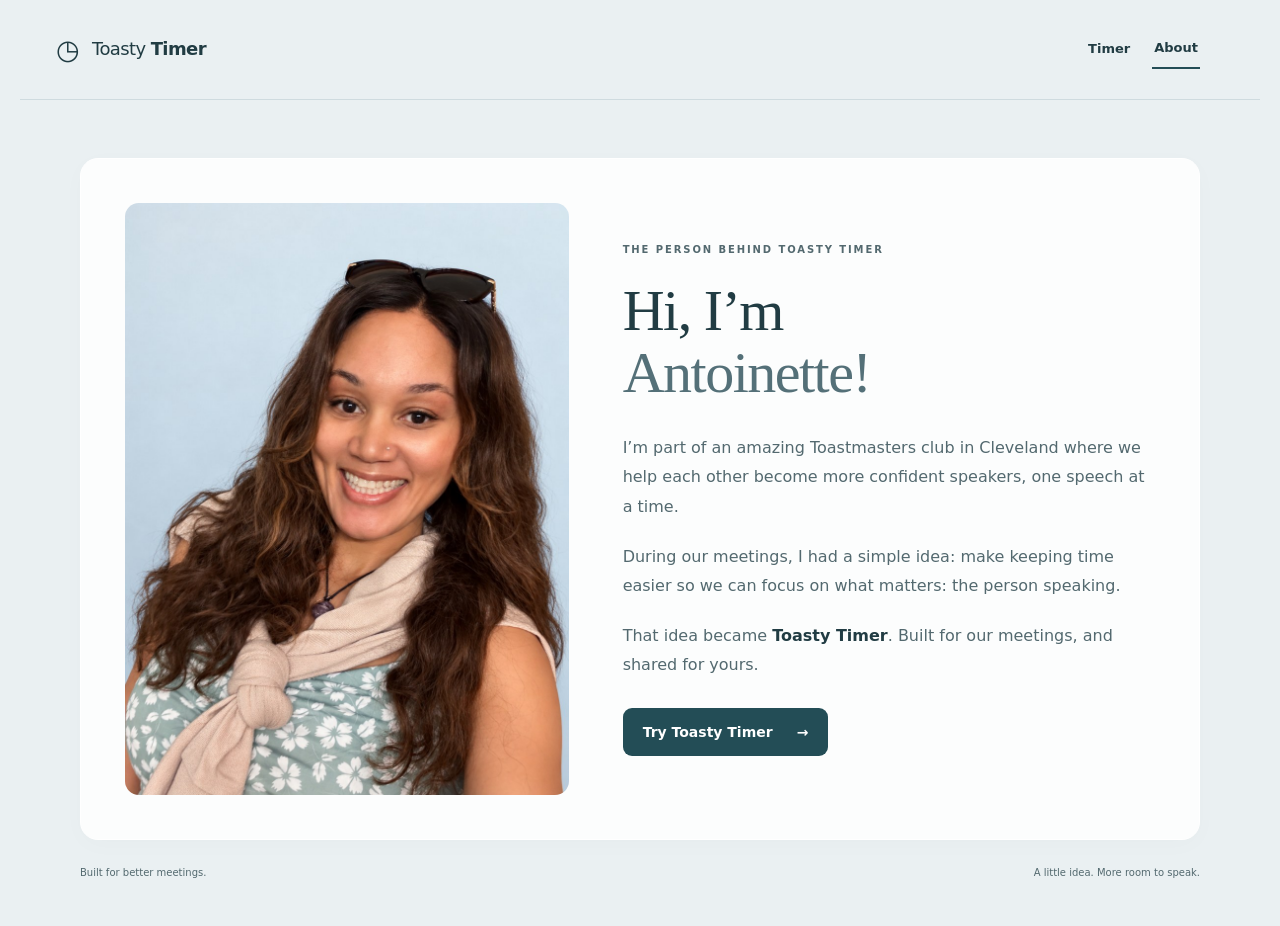
==== about.html @ b57a8c73 "Add Google Analytics G-GCHP6G6C4T" ====
<!doctype html>
<html lang="en"><head>
<!-- Google tag (gtag.js) -->
<script async src="https://www.googletagmanager.com/gtag/js?id=G-GCHP6G6C4T"></script>
<script>
  window.dataLayer = window.dataLayer || [];
  function gtag(){dataLayer.push(arguments);}
  gtag('js', new Date());
  gtag('config', 'G-GCHP6G6C4T');
</script>
<meta charset="utf-8"><meta name="viewport" content="width=device-width,initial-scale=1"><title>About Antoinette · Toasty Timer</title><meta name="description" content="Meet Antoinette, the Toastmasters member behind Toasty Timer."><link rel="stylesheet" href="style.css"></head>
<body><a class="skip" href="#about">Skip to About</a><header><a class="brand" href="index.html"><span class="brand-icon" aria-hidden="true">◷</span> Toasty <b>Timer</b></a><nav class="site-nav" aria-label="Main navigation"><a href="index.html">Timer</a><a href="about.html" aria-current="page">About</a></nav></header>
<main class="about-main" id="about" tabindex="-1"><section class="about-card card" aria-labelledby="about-title"><div class="about-photo"><img src="assets/antoinette.jpg" alt="Antoinette smiling" width="900" height="1200"></div><div class="about-copy"><div class="eyebrow">THE PERSON BEHIND TOASTY TIMER</div><h1 id="about-title">Hi, I’m<br><span>Antoinette!</span></h1><p>I’m part of an amazing Toastmasters club in Cleveland where we help each other become more confident speakers, one speech at a time.</p><p>During our meetings, I had a simple idea: make keeping time easier so we can focus on what matters: the person speaking.</p><p>That idea became <strong>Toasty Timer</strong>. Built for our meetings, and shared for yours.</p><a class="about-cta" href="index.html#timer">Try Toasty Timer <span aria-hidden="true">→</span></a></div></section><footer>Built for better meetings. <span>A little idea. More room to speak.</span></footer></main></body></html>
---- style.css ----
:root{--ink:#213c43;--muted:#53696f;--page:#eaf0f2;--accent:#234d56;--line:#d6e0e2}*{box-sizing:border-box}body{margin:0;background:var(--page);color:var(--ink);font:15px/1.6 system-ui,-apple-system,BlinkMacSystemFont,'Segoe UI',sans-serif;transition:background .5s}body[data-signal=green]{--page:#e1eddf}body[data-signal=yellow]{--page:#f4ebcd}body[data-signal=red]{--page:#f3dfda}button,input,select{font:inherit}button,a,input,select{touch-action:manipulation}button{cursor:pointer;border:1px solid var(--line);border-radius:9px;padding:11px 18px;background:white;color:var(--ink);font-weight:650}button:disabled{opacity:.45;cursor:default}button:hover:not(:disabled){background:#edf3f3}button.primary{background:var(--accent);color:white;border-color:var(--accent)}button.primary:hover{background:#163840}:focus-visible{outline:3px solid #1262aa;outline-offset:4px}.skip{position:absolute;left:20px;top:-100px;background:white;padding:12px;z-index:10}.skip:focus{top:12px}header{max-width:1240px;margin:auto;padding:28px 36px;border-bottom:1px solid #cfdbdf;display:flex;justify-content:space-between;align-items:center}.brand{text-decoration:none;color:var(--ink);font-size:18px;letter-spacing:-.6px}.brand-icon{font-size:27px;vertical-align:middle;margin-right:8px}.local{font-size:12px;color:var(--muted)}main{max-width:1168px;margin:auto;padding:45px 24px 20px}.eyebrow,.section-label{font-size:10px;font-weight:750;letter-spacing:1.9px;color:var(--muted)}h1{font-family:Georgia,serif;font-weight:400;font-size:52px;line-height:1.08;letter-spacing:-1.5px;margin:15px 0}h1 span{color:#547078}.intro p{color:var(--muted);margin-bottom:30px}.card{background:#ffffffd9;border:1px solid #fff;border-radius:18px;box-shadow:0 5px 25px #203a4305}.meeting{padding:22px 28px;margin-bottom:22px}.fields{display:grid;grid-template-columns:1fr 2fr;gap:22px;margin-top:12px}label{display:block;font-size:12px;font-weight:650}input,select{display:block;width:100%;margin-top:6px;padding:11px 13px;border:1px solid var(--line);border-radius:8px;background:#fbfcfc;color:var(--ink);min-height:46px}.workspace{display:grid;grid-template-columns:minmax(0,2.3fr) minmax(260px,1fr);gap:22px}.timer{padding:25px 28px}.timer-top{display:flex;justify-content:space-between;align-items:center}.text-button{border:0;background:transparent;padding:8px;font-size:12px}.setup{display:grid;grid-template-columns:1fr 1fr;gap:18px;margin-top:18px}.clock-area{text-align:center;padding:35px 0 19px}#stateBadge{font-size:12px;font-weight:650;display:inline-flex;align-items:center;gap:9px;border:1px solid var(--line);border-radius:30px;padding:5px 14px}#shape{font-size:16px}#clock{font-size:clamp(64px,8vw,98px);font-weight:350;line-height:1.3;letter-spacing:-5px;font-variant-numeric:tabular-nums}#status{font-size:13px;color:var(--muted);margin:0}.over{font-weight:750;color:#862f24;font-size:13px;min-height:21px;margin:5px 0 0}#progress{height:5px;border-radius:5px;background:#e0e8e9;overflow:hidden}#bar{height:100%;width:0;background:var(--accent);transition:width .3s}.thresholds{display:grid;grid-template-columns:repeat(3,1fr);margin:18px 0 28px;gap:10px}.thresholds>div{display:grid;grid-template-columns:13px 1fr;column-gap:8px}.thresholds span{font-size:8px;letter-spacing:1px;font-weight:750}.thresholds b{grid-column:2;font-size:19px;font-weight:500}.circle,.diamond,.square{display:inline-block;width:10px;height:10px;flex-shrink:0;margin-top:4px}.circle{border-radius:100%}.diamond{transform:rotate(45deg)}.green{background:#356749}.yellow{background:#9b700e}.red{background:#a84539}.controls{display:flex;gap:10px;align-items:center}.controls .primary{flex:1}.footnote{text-align:center;color:var(--muted);font-size:10px;margin-top:16px}.guide{padding:30px;background:#f4f7f4}.guide h2{font:32px/1.2 Georgia,serif;margin:25px 0 18px}.guide>p{font-size:13px;color:var(--muted);margin-bottom:30px}.guide-item{display:flex;gap:16px;margin:22px 0}.guide-item i{width:13px;height:13px;margin-top:7px}.guide-item b{font-size:12px}.guide-item p{font-size:11px;color:var(--muted);margin:4px 0}.guide-bottom{border-top:1px solid var(--line);padding-top:22px;margin-top:30px;font-size:9px;letter-spacing:1px;font-weight:700}.guide-bottom span{font-size:11px;letter-spacing:0;font-weight:400;color:var(--muted)}.logs{padding:26px 28px;margin-top:22px}.log-heading{display:flex;align-items:center;justify-content:space-between;gap:15px}.logs h2{font:25px Georgia,serif;margin:9px 0}.exports{display:flex;gap:8px}.exports button{font-size:11px}#empty{text-align:center;padding:30px;color:var(--muted);font-size:13px}#empty span{display:block;font-size:11px;margin-top:5px}.table-wrap{overflow-x:auto}table{width:100%;border-collapse:collapse;margin-top:20px;font-size:12px;text-align:left}th{color:var(--muted);font-size:10px;text-transform:uppercase;letter-spacing:1px}th,td{padding:13px 8px;border-bottom:1px solid var(--line)}td button{font-size:11px;padding:6px 9px;margin:2px}footer{display:flex;justify-content:space-between;padding:25px 0;color:var(--muted);font-size:10px}.sr{position:absolute;width:1px;height:1px;overflow:hidden;clip-path:inset(50%)}dialog{border:1px solid var(--line);border-radius:18px;padding:28px;width:min(430px,90vw);color:var(--ink)}dialog::backdrop{background:#17353b77}dialog label{margin-bottom:16px}.timer:fullscreen{background:var(--page);display:flex;flex-direction:column;justify-content:center;padding:5vw} .timer:fullscreen #clock{font-size:clamp(90px,20vw,260px)}@media(max-width:760px){header{padding:20px}.local{font-size:0}.local:first-letter{font-size:12px}main{padding:30px 16px}h1{font-size:42px}.workspace{grid-template-columns:1fr}.guide{display:none}.meeting,.timer,.logs{padding:22px 18px}.fields,.setup{grid-template-columns:1fr;gap:14px}.timer-top{gap:10px}.section-label{font-size:9px}.thresholds span{font-size:7px;letter-spacing:.5px}.controls{flex-wrap:wrap}.controls .primary{flex:auto}.log-heading{align-items:start;flex-direction:column}footer{gap:15px}#clock{font-size:84px}}@media(prefers-reduced-motion:reduce){*{transition:none!important}}

body.focus-view{overflow:hidden}
body.focus-view .timer{position:fixed;inset:0;z-index:100;background:var(--page);border:0;border-radius:0;overflow-y:auto;overscroll-behavior:contain;padding: max(20px,env(safe-area-inset-top)) max(20px,env(safe-area-inset-right)) max(24px,env(safe-area-inset-bottom)) max(20px,env(safe-area-inset-left));display:flex;flex-direction:column;min-height:100dvh}
body.focus-view .timer-top{flex-shrink:0}
body.focus-view #fullscreen{background:white;border:1px solid var(--line);min-height:44px}
body.focus-view .setup{max-width:800px;width:100%;align-self:center}
body.focus-view .clock-area{flex:1;display:flex;flex-direction:column;align-items:center;justify-content:center;padding:24px 0}
body.focus-view #clock{font-size:clamp(80px,19vw,240px);line-height:1.2}
body.focus-view #status,body.focus-view .over{font-size:16px}
body.focus-view .thresholds,body.focus-view .controls,body.focus-view #progress{max-width:900px;width:100%;align-self:center}
@media(max-height:550px){body.focus-view .setup{display:none}body.focus-view #clock{font-size:80px}body.focus-view .clock-area{padding:8px 0}body.focus-view .thresholds{margin:8px 0}body.focus-view .footnote{margin-top:8px}}

[hidden]{display:none!important}.settings{display:flex;align-items:center;justify-content:space-between;gap:12px;margin-top:14px}.settings label{font-weight:400}.settings input{display:inline-block;width:auto;min-height:0;margin:0 6px 0 0}.report-filter{max-width:250px;margin:20px 0}details{border-top:1px solid var(--line);padding:16px 0}summary{cursor:pointer;font-weight:650}.speaker-view .setup,.speaker-view .settings,.speaker-view #customTiming,.speaker-view #presetNote,.speaker-view .thresholds,.speaker-view .footnote{display:none!important}.speaker-view #shape{font-size:80px;line-height:1}.speaker-view #stateBadge{font-size:18px;border:0;flex-direction:column}.speaker-view .controls{opacity:.85}#customTiming{grid-template-columns:repeat(3,1fr);gap:12px}.controls{flex-wrap:wrap}#reportText p{padding:10px 0;border-bottom:1px solid var(--line)}

.site-nav{display:flex;align-items:center;gap:20px;margin-left:auto;margin-right:24px}.site-nav a{color:var(--ink);font-size:13px;font-weight:650;text-decoration:none;padding:8px 2px}.site-nav a[aria-current=page]{border-bottom:2px solid var(--accent)}.site-nav a:hover{text-decoration:underline}.about-main{padding-top:58px}.about-card{display:grid;grid-template-columns:minmax(0,1fr) minmax(0,1.2fr);gap:54px;padding:44px;align-items:center}.about-photo{border-radius:14px;overflow:hidden;background:#eaf0f2}.about-photo img{display:block;width:100%;height:auto;aspect-ratio:3/4;object-fit:cover;object-position:center}.about-copy h1{font-size:58px;margin:22px 0 28px}.about-copy p{font-size:16px;line-height:1.85;color:var(--muted);margin:0 0 20px}.about-copy strong{color:var(--ink)}.about-cta{display:inline-flex;gap:24px;align-items:center;background:var(--accent);color:white;text-decoration:none;border-radius:9px;padding:13px 20px;font-size:14px;font-weight:650;margin-top:8px}.about-cta:hover{background:#163840}@media(max-width:760px){header{flex-wrap:wrap;gap:12px}.site-nav{margin-right:0;gap:18px}.local{display:none}.about-main{padding-top:28px}.about-card{grid-template-columns:1fr;gap:28px;padding:24px}.about-photo{width:min(100%,300px);margin:auto}.about-copy h1{font-size:44px}.about-copy p{font-size:15px}.about-copy .eyebrow{font-size:9px}}
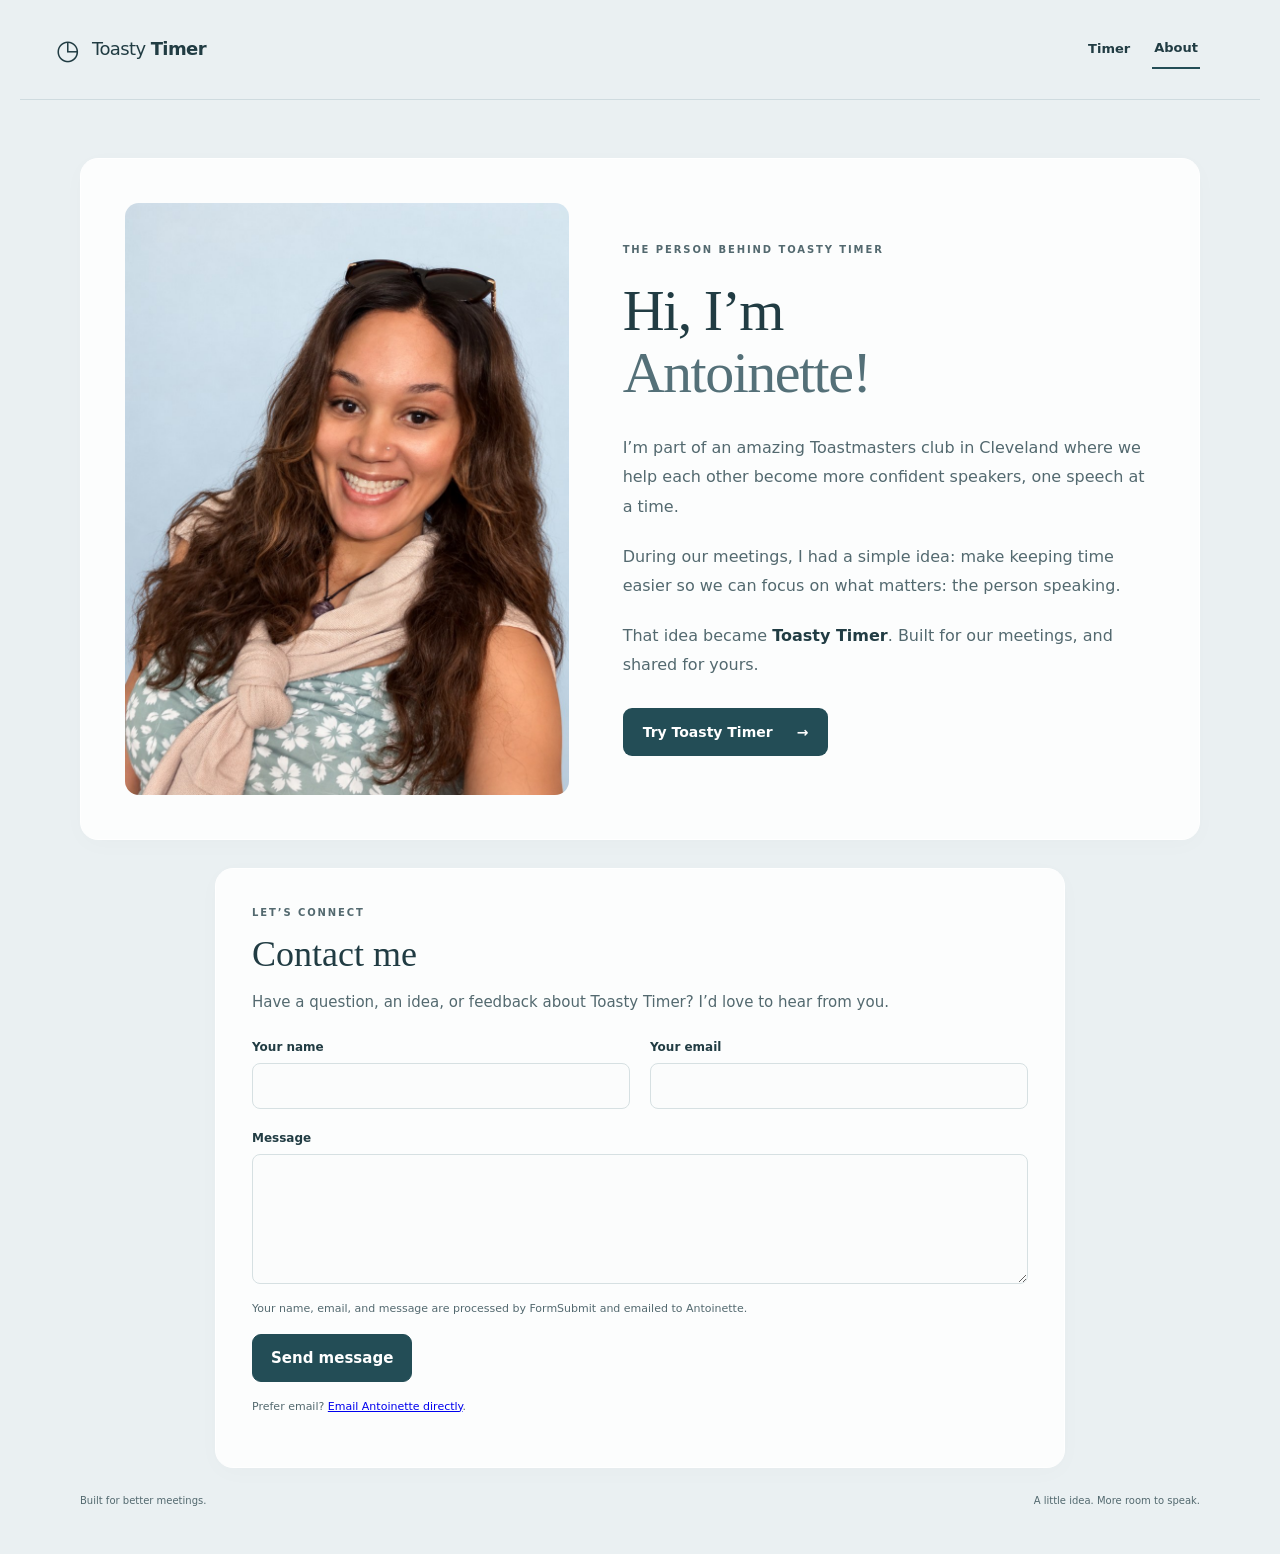
==== commit 9b3ceafe: "Add approved FormSubmit contact form for Antoinette" ====
--- a/about.html
+++ b/about.html
@@ -8,6 +8,6 @@
   gtag('js', new Date());
   gtag('config', 'G-GCHP6G6C4T');
 </script>
-<meta charset="utf-8"><meta name="viewport" content="width=device-width,initial-scale=1"><title>About Antoinette · Toasty Timer</title><meta name="description" content="Meet Antoinette, the Toastmasters member behind Toasty Timer."><link rel="stylesheet" href="style.css"></head>
+<meta charset="utf-8"><meta name="viewport" content="width=device-width,initial-scale=1"><title>About Antoinette · Toasty Timer</title><meta name="description" content="Meet Antoinette, the Toastmasters member behind Toasty Timer."><link rel="stylesheet" href="style.css"><style>.contact-card{margin:28px auto 0;padding:36px;max-width:850px}.contact-card h2{font:36px Georgia,serif;margin:12px 0}.contact-card>p{color:var(--muted)}.contact-fields{display:grid;grid-template-columns:1fr 1fr;gap:20px;margin:24px 0 20px}.contact-card textarea{display:block;width:100%;margin-top:6px;padding:12px;border:1px solid var(--line);border-radius:8px;font:inherit;color:var(--ink);resize:vertical;min-height:130px;background:#fbfcfc}.contact-note{font-size:11px;color:var(--muted);margin:16px 0}.contact-honey{display:none!important}@media(max-width:760px){.contact-card{padding:24px}.contact-fields{grid-template-columns:1fr;gap:16px}}</style></head>
 <body><a class="skip" href="#about">Skip to About</a><header><a class="brand" href="index.html"><span class="brand-icon" aria-hidden="true">◷</span> Toasty <b>Timer</b></a><nav class="site-nav" aria-label="Main navigation"><a href="index.html">Timer</a><a href="about.html" aria-current="page">About</a></nav></header>
-<main class="about-main" id="about" tabindex="-1"><section class="about-card card" aria-labelledby="about-title"><div class="about-photo"><img src="assets/antoinette.jpg" alt="Antoinette smiling" width="900" height="1200"></div><div class="about-copy"><div class="eyebrow">THE PERSON BEHIND TOASTY TIMER</div><h1 id="about-title">Hi, I’m<br><span>Antoinette!</span></h1><p>I’m part of an amazing Toastmasters club in Cleveland where we help each other become more confident speakers, one speech at a time.</p><p>During our meetings, I had a simple idea: make keeping time easier so we can focus on what matters: the person speaking.</p><p>That idea became <strong>Toasty Timer</strong>. Built for our meetings, and shared for yours.</p><a class="about-cta" href="index.html#timer">Try Toasty Timer <span aria-hidden="true">→</span></a></div></section><footer>Built for better meetings. <span>A little idea. More room to speak.</span></footer></main></body></html>+<main class="about-main" id="about" tabindex="-1"><section class="about-card card" aria-labelledby="about-title"><div class="about-photo"><img src="assets/antoinette.jpg" alt="Antoinette smiling" width="900" height="1200"></div><div class="about-copy"><div class="eyebrow">THE PERSON BEHIND TOASTY TIMER</div><h1 id="about-title">Hi, I’m<br><span>Antoinette!</span></h1><p>I’m part of an amazing Toastmasters club in Cleveland where we help each other become more confident speakers, one speech at a time.</p><p>During our meetings, I had a simple idea: make keeping time easier so we can focus on what matters: the person speaking.</p><p>That idea became <strong>Toasty Timer</strong>. Built for our meetings, and shared for yours.</p><a class="about-cta" href="index.html#timer">Try Toasty Timer <span aria-hidden="true">→</span></a></div></section><section id="contact" class="contact-card card" aria-labelledby="contact-title"><div class="eyebrow">LET’S CONNECT</div><h2 id="contact-title">Contact me</h2><p>Have a question, an idea, or feedback about Toasty Timer? I’d love to hear from you.</p><form action="https://formsubmit.co/antoinettewilliams@thetruelavender.online" method="POST"><input type="hidden" name="_subject" value="Toasty Timer contact message"><input type="hidden" name="_template" value="table"><input type="hidden" name="_next" value="https://toastytimer.com/thanks.html"><input type="hidden" name="_url" value="https://toastytimer.com/about.html"><input type="text" name="_honey" class="contact-honey" tabindex="-1" autocomplete="off" aria-hidden="true"><div class="contact-fields"><label>Your name<input type="text" name="name" autocomplete="name" maxlength="100" required></label><label>Your email<input type="email" name="email" autocomplete="email" maxlength="254" required></label></div><label>Message<textarea name="message" rows="5" minlength="5" maxlength="5000" required></textarea></label><p class="contact-note">Your name, email, and message are processed by FormSubmit and emailed to Antoinette.</p><button class="primary" type="submit">Send message</button></form><p class="contact-note">Prefer email? <a href="mailto:antoinettewilliams@thetruelavender.online">Email Antoinette directly</a>.</p></section><footer>Built for better meetings. <span>A little idea. More room to speak.</span></footer></main></body></html>
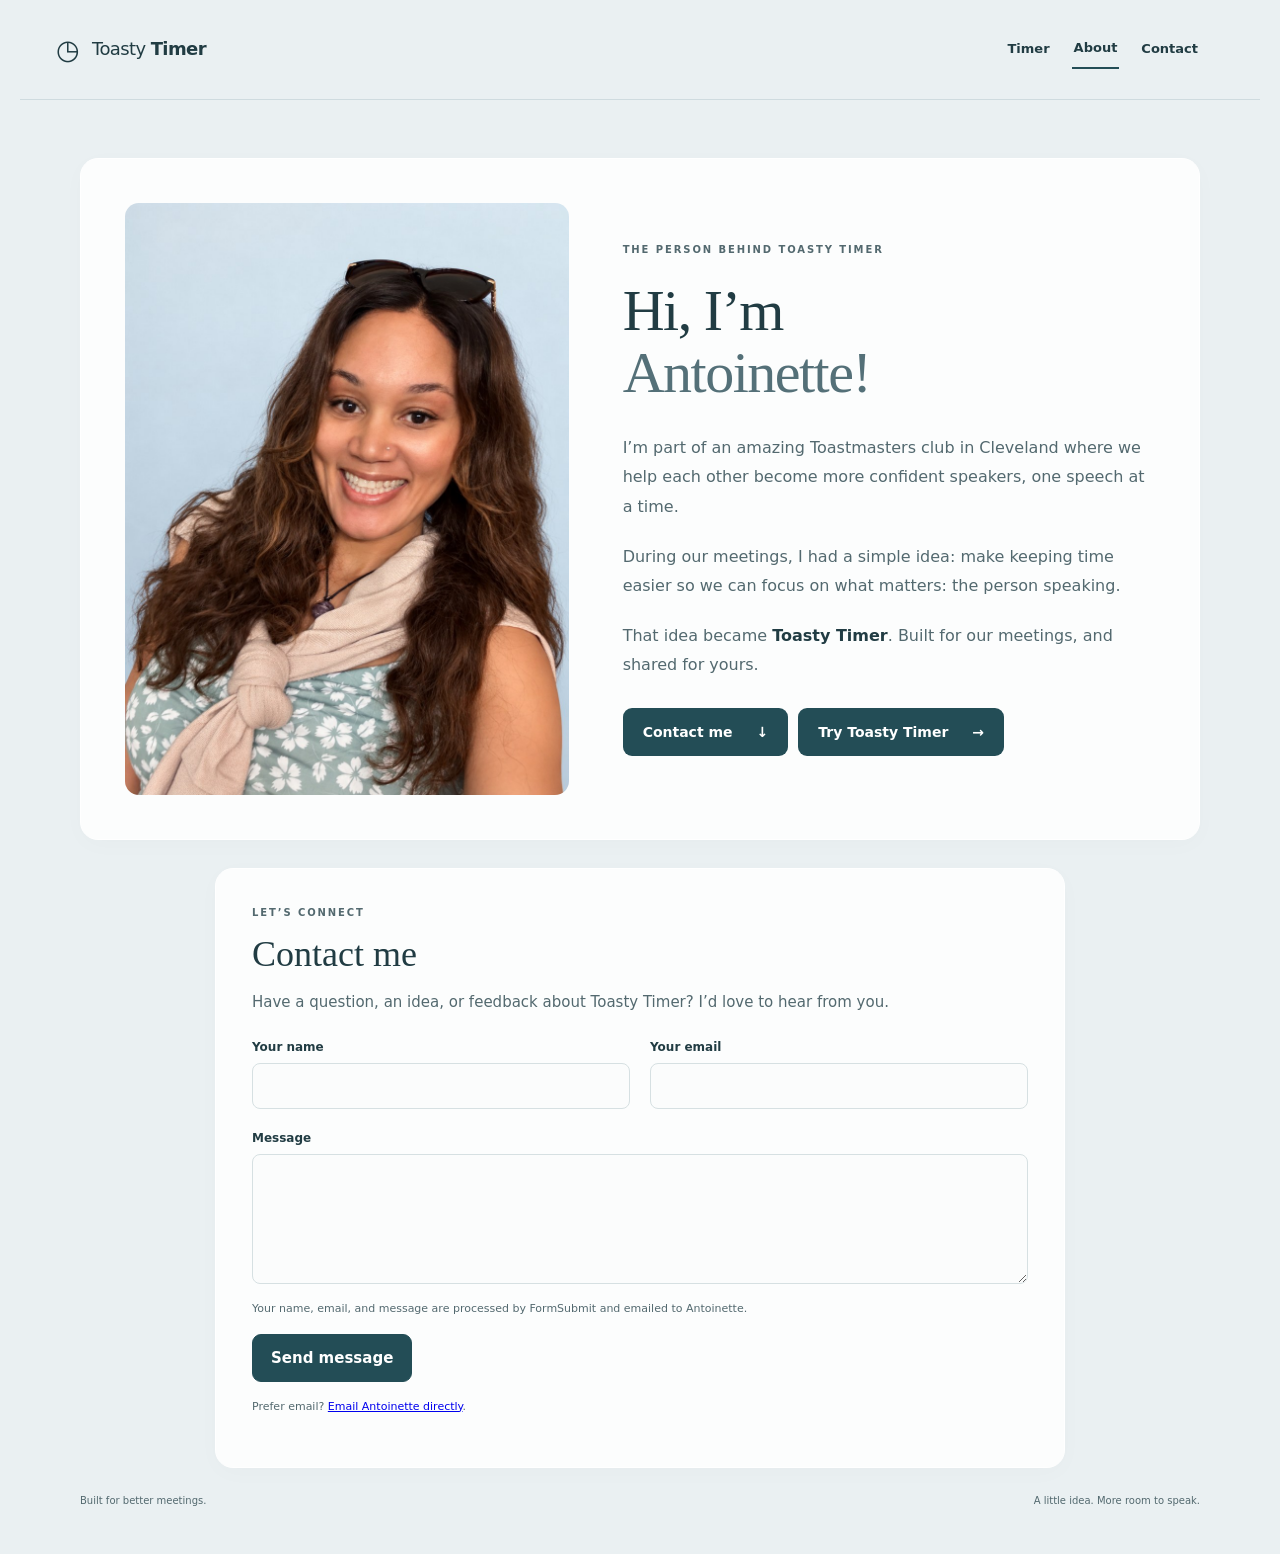
==== commit 96e715ef: "Make contact form easy to find from About introduction" ====
--- a/about.html
+++ b/about.html
@@ -9,5 +9,5 @@
   gtag('config', 'G-GCHP6G6C4T');
 </script>
 <meta charset="utf-8"><meta name="viewport" content="width=device-width,initial-scale=1"><title>About Antoinette · Toasty Timer</title><meta name="description" content="Meet Antoinette, the Toastmasters member behind Toasty Timer."><link rel="stylesheet" href="style.css"><style>.contact-card{margin:28px auto 0;padding:36px;max-width:850px}.contact-card h2{font:36px Georgia,serif;margin:12px 0}.contact-card>p{color:var(--muted)}.contact-fields{display:grid;grid-template-columns:1fr 1fr;gap:20px;margin:24px 0 20px}.contact-card textarea{display:block;width:100%;margin-top:6px;padding:12px;border:1px solid var(--line);border-radius:8px;font:inherit;color:var(--ink);resize:vertical;min-height:130px;background:#fbfcfc}.contact-note{font-size:11px;color:var(--muted);margin:16px 0}.contact-honey{display:none!important}@media(max-width:760px){.contact-card{padding:24px}.contact-fields{grid-template-columns:1fr;gap:16px}}</style></head>
-<body><a class="skip" href="#about">Skip to About</a><header><a class="brand" href="index.html"><span class="brand-icon" aria-hidden="true">◷</span> Toasty <b>Timer</b></a><nav class="site-nav" aria-label="Main navigation"><a href="index.html">Timer</a><a href="about.html" aria-current="page">About</a></nav></header>
-<main class="about-main" id="about" tabindex="-1"><section class="about-card card" aria-labelledby="about-title"><div class="about-photo"><img src="assets/antoinette.jpg" alt="Antoinette smiling" width="900" height="1200"></div><div class="about-copy"><div class="eyebrow">THE PERSON BEHIND TOASTY TIMER</div><h1 id="about-title">Hi, I’m<br><span>Antoinette!</span></h1><p>I’m part of an amazing Toastmasters club in Cleveland where we help each other become more confident speakers, one speech at a time.</p><p>During our meetings, I had a simple idea: make keeping time easier so we can focus on what matters: the person speaking.</p><p>That idea became <strong>Toasty Timer</strong>. Built for our meetings, and shared for yours.</p><a class="about-cta" href="index.html#timer">Try Toasty Timer <span aria-hidden="true">→</span></a></div></section><section id="contact" class="contact-card card" aria-labelledby="contact-title"><div class="eyebrow">LET’S CONNECT</div><h2 id="contact-title">Contact me</h2><p>Have a question, an idea, or feedback about Toasty Timer? I’d love to hear from you.</p><form action="https://formsubmit.co/antoinettewilliams@thetruelavender.online" method="POST"><input type="hidden" name="_subject" value="Toasty Timer contact message"><input type="hidden" name="_template" value="table"><input type="hidden" name="_next" value="https://toastytimer.com/thanks.html"><input type="hidden" name="_url" value="https://toastytimer.com/about.html"><input type="text" name="_honey" class="contact-honey" tabindex="-1" autocomplete="off" aria-hidden="true"><div class="contact-fields"><label>Your name<input type="text" name="name" autocomplete="name" maxlength="100" required></label><label>Your email<input type="email" name="email" autocomplete="email" maxlength="254" required></label></div><label>Message<textarea name="message" rows="5" minlength="5" maxlength="5000" required></textarea></label><p class="contact-note">Your name, email, and message are processed by FormSubmit and emailed to Antoinette.</p><button class="primary" type="submit">Send message</button></form><p class="contact-note">Prefer email? <a href="mailto:antoinettewilliams@thetruelavender.online">Email Antoinette directly</a>.</p></section><footer>Built for better meetings. <span>A little idea. More room to speak.</span></footer></main></body></html>+<body><a class="skip" href="#about">Skip to About</a><header><a class="brand" href="index.html"><span class="brand-icon" aria-hidden="true">◷</span> Toasty <b>Timer</b></a><nav class="site-nav" aria-label="Main navigation"><a href="index.html">Timer</a><a href="about.html" aria-current="page">About</a><a href="#contact">Contact</a></nav></header>
+<main class="about-main" id="about" tabindex="-1"><section class="about-card card" aria-labelledby="about-title"><div class="about-photo"><img src="assets/antoinette.jpg" alt="Antoinette smiling" width="900" height="1200"></div><div class="about-copy"><div class="eyebrow">THE PERSON BEHIND TOASTY TIMER</div><h1 id="about-title">Hi, I’m<br><span>Antoinette!</span></h1><p>I’m part of an amazing Toastmasters club in Cleveland where we help each other become more confident speakers, one speech at a time.</p><p>During our meetings, I had a simple idea: make keeping time easier so we can focus on what matters: the person speaking.</p><p>That idea became <strong>Toasty Timer</strong>. Built for our meetings, and shared for yours.</p><a class="about-cta" href="#contact" style="margin-right:10px">Contact me <span aria-hidden="true">↓</span></a><a class="about-cta" href="index.html#timer">Try Toasty Timer <span aria-hidden="true">→</span></a></div></section><section id="contact" class="contact-card card" aria-labelledby="contact-title"><div class="eyebrow">LET’S CONNECT</div><h2 id="contact-title">Contact me</h2><p>Have a question, an idea, or feedback about Toasty Timer? I’d love to hear from you.</p><form action="https://formsubmit.co/antoinettewilliams@thetruelavender.online" method="POST"><input type="hidden" name="_subject" value="Toasty Timer contact message"><input type="hidden" name="_template" value="table"><input type="hidden" name="_next" value="https://toastytimer.com/thanks.html"><input type="hidden" name="_url" value="https://toastytimer.com/about.html"><input type="text" name="_honey" class="contact-honey" tabindex="-1" autocomplete="off" aria-hidden="true"><div class="contact-fields"><label>Your name<input type="text" name="name" autocomplete="name" maxlength="100" required></label><label>Your email<input type="email" name="email" autocomplete="email" maxlength="254" required></label></div><label>Message<textarea name="message" rows="5" minlength="5" maxlength="5000" required></textarea></label><p class="contact-note">Your name, email, and message are processed by FormSubmit and emailed to Antoinette.</p><button class="primary" type="submit">Send message</button></form><p class="contact-note">Prefer email? <a href="mailto:antoinettewilliams@thetruelavender.online">Email Antoinette directly</a>.</p></section><footer>Built for better meetings. <span>A little idea. More room to speak.</span></footer></main></body></html>
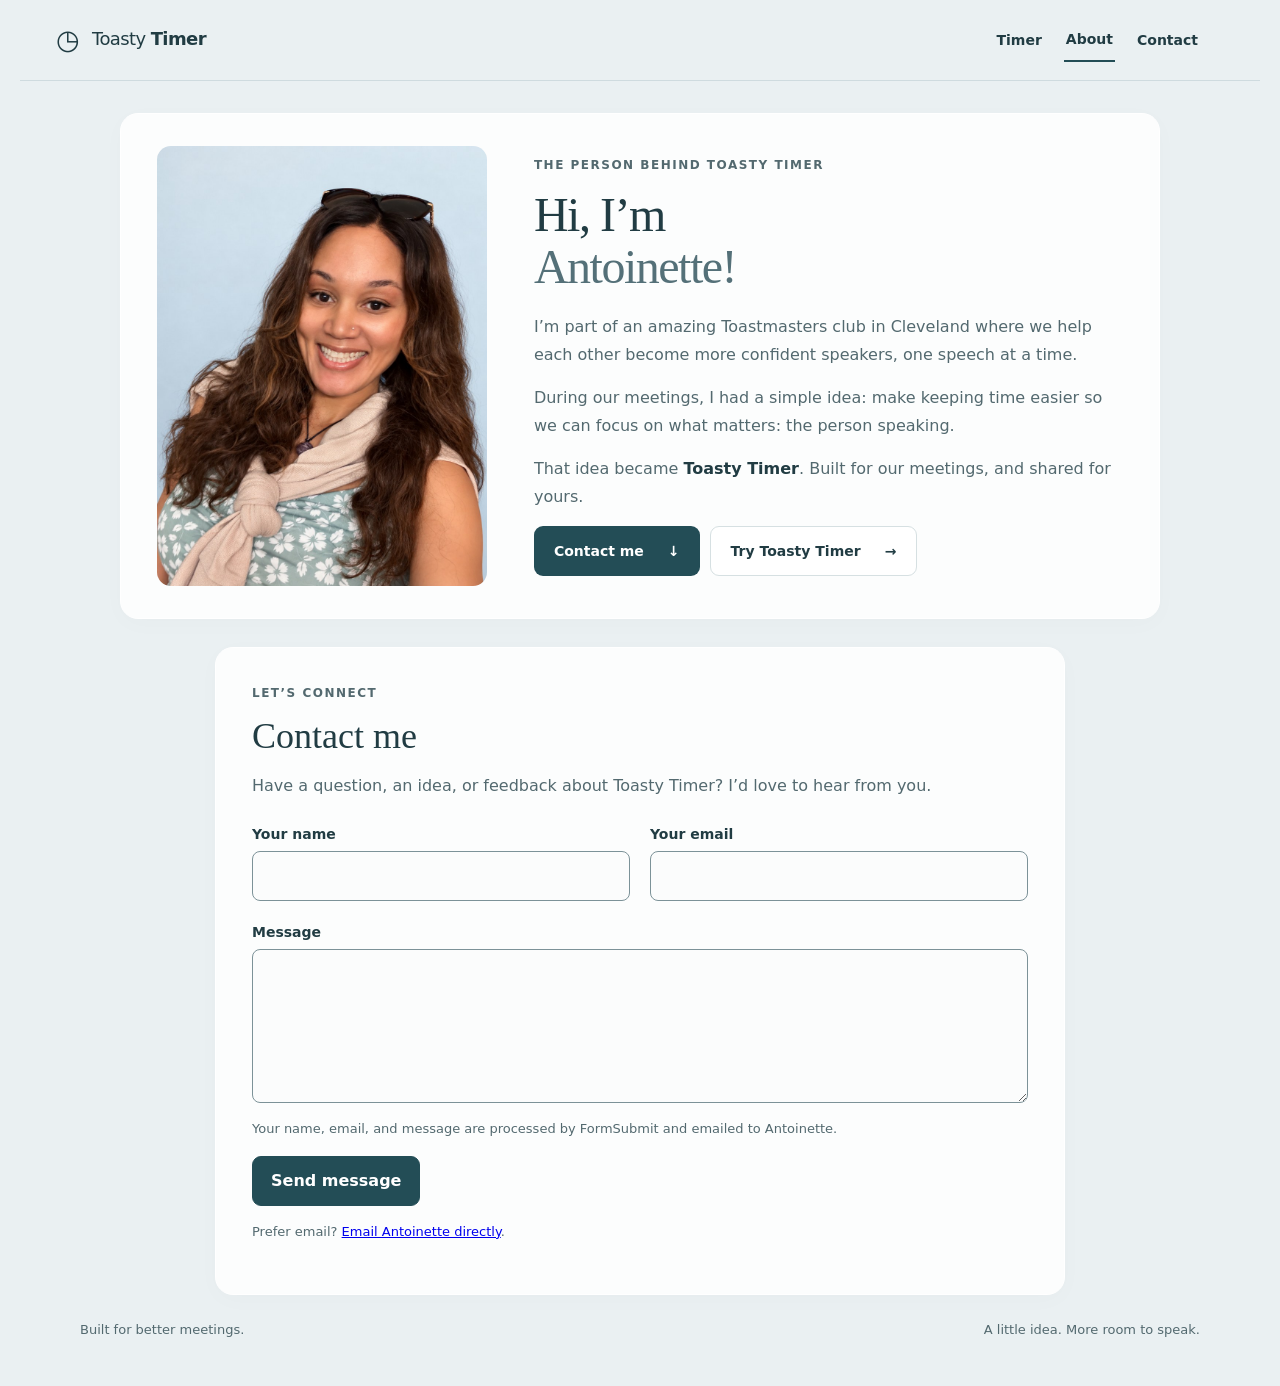
==== commit 52f8cefb: "Improve timer hierarchy, visual accessibility, reports, and About layout" ====
--- a/about.html
+++ b/about.html
@@ -8,6 +8,6 @@
   gtag('js', new Date());
   gtag('config', 'G-GCHP6G6C4T');
 </script>
-<meta charset="utf-8"><meta name="viewport" content="width=device-width,initial-scale=1"><title>About Antoinette · Toasty Timer</title><meta name="description" content="Meet Antoinette, the Toastmasters member behind Toasty Timer."><link rel="stylesheet" href="style.css"><style>.contact-card{margin:28px auto 0;padding:36px;max-width:850px}.contact-card h2{font:36px Georgia,serif;margin:12px 0}.contact-card>p{color:var(--muted)}.contact-fields{display:grid;grid-template-columns:1fr 1fr;gap:20px;margin:24px 0 20px}.contact-card textarea{display:block;width:100%;margin-top:6px;padding:12px;border:1px solid var(--line);border-radius:8px;font:inherit;color:var(--ink);resize:vertical;min-height:130px;background:#fbfcfc}.contact-note{font-size:11px;color:var(--muted);margin:16px 0}.contact-honey{display:none!important}@media(max-width:760px){.contact-card{padding:24px}.contact-fields{grid-template-columns:1fr;gap:16px}}</style></head>
+<meta charset="utf-8"><meta name="viewport" content="width=device-width,initial-scale=1"><title>About Antoinette · Toasty Timer</title><meta name="description" content="Meet Antoinette, the Toastmasters member behind Toasty Timer."><link rel="stylesheet" href="style.css?v=20261012-2"><style>.contact-card{margin:28px auto 0;padding:36px;max-width:850px}.contact-card h2{font:36px Georgia,serif;margin:12px 0}.contact-card>p{color:var(--muted)}.contact-fields{display:grid;grid-template-columns:1fr 1fr;gap:20px;margin:24px 0 20px}.contact-card textarea{display:block;width:100%;margin-top:6px;padding:12px;border:1px solid var(--line);border-radius:8px;font:inherit;color:var(--ink);resize:vertical;min-height:130px;background:#fbfcfc}.contact-note{font-size:11px;color:var(--muted);margin:16px 0}.contact-honey{display:none!important}@media(max-width:760px){.contact-card{padding:24px}.contact-fields{grid-template-columns:1fr;gap:16px}}</style></head>
 <body><a class="skip" href="#about">Skip to About</a><header><a class="brand" href="index.html"><span class="brand-icon" aria-hidden="true">◷</span> Toasty <b>Timer</b></a><nav class="site-nav" aria-label="Main navigation"><a href="index.html">Timer</a><a href="about.html" aria-current="page">About</a><a href="#contact">Contact</a></nav></header>
-<main class="about-main" id="about" tabindex="-1"><section class="about-card card" aria-labelledby="about-title"><div class="about-photo"><img src="assets/antoinette.jpg" alt="Antoinette smiling" width="900" height="1200"></div><div class="about-copy"><div class="eyebrow">THE PERSON BEHIND TOASTY TIMER</div><h1 id="about-title">Hi, I’m<br><span>Antoinette!</span></h1><p>I’m part of an amazing Toastmasters club in Cleveland where we help each other become more confident speakers, one speech at a time.</p><p>During our meetings, I had a simple idea: make keeping time easier so we can focus on what matters: the person speaking.</p><p>That idea became <strong>Toasty Timer</strong>. Built for our meetings, and shared for yours.</p><a class="about-cta" href="#contact" style="margin-right:10px">Contact me <span aria-hidden="true">↓</span></a><a class="about-cta" href="index.html#timer">Try Toasty Timer <span aria-hidden="true">→</span></a></div></section><section id="contact" class="contact-card card" aria-labelledby="contact-title"><div class="eyebrow">LET’S CONNECT</div><h2 id="contact-title">Contact me</h2><p>Have a question, an idea, or feedback about Toasty Timer? I’d love to hear from you.</p><form action="https://formsubmit.co/antoinettewilliams@thetruelavender.online" method="POST"><input type="hidden" name="_subject" value="Toasty Timer contact message"><input type="hidden" name="_template" value="table"><input type="hidden" name="_next" value="https://toastytimer.com/thanks.html"><input type="hidden" name="_url" value="https://toastytimer.com/about.html"><input type="text" name="_honey" class="contact-honey" tabindex="-1" autocomplete="off" aria-hidden="true"><div class="contact-fields"><label>Your name<input type="text" name="name" autocomplete="name" maxlength="100" required></label><label>Your email<input type="email" name="email" autocomplete="email" maxlength="254" required></label></div><label>Message<textarea name="message" rows="5" minlength="5" maxlength="5000" required></textarea></label><p class="contact-note">Your name, email, and message are processed by FormSubmit and emailed to Antoinette.</p><button class="primary" type="submit">Send message</button></form><p class="contact-note">Prefer email? <a href="mailto:antoinettewilliams@thetruelavender.online">Email Antoinette directly</a>.</p></section><footer>Built for better meetings. <span>A little idea. More room to speak.</span></footer></main></body></html>+<main class="about-main" id="about" tabindex="-1"><section class="about-card card" aria-labelledby="about-title"><div class="about-photo"><img src="assets/antoinette.jpg" alt="Antoinette smiling" width="900" height="1200"></div><div class="about-copy"><div class="eyebrow">THE PERSON BEHIND TOASTY TIMER</div><h1 id="about-title">Hi, I’m<br><span>Antoinette!</span></h1><p>I’m part of an amazing Toastmasters club in Cleveland where we help each other become more confident speakers, one speech at a time.</p><p>During our meetings, I had a simple idea: make keeping time easier so we can focus on what matters: the person speaking.</p><p>That idea became <strong>Toasty Timer</strong>. Built for our meetings, and shared for yours.</p><div class="about-actions"><a class="about-cta" href="#contact">Contact me <span aria-hidden="true">↓</span></a><a class="about-cta secondary-cta" href="index.html#timer">Try Toasty Timer <span aria-hidden="true">→</span></a></div></div></section><section id="contact" class="contact-card card" aria-labelledby="contact-title"><div class="eyebrow">LET’S CONNECT</div><h2 id="contact-title">Contact me</h2><p>Have a question, an idea, or feedback about Toasty Timer? I’d love to hear from you.</p><form action="https://formsubmit.co/antoinettewilliams@thetruelavender.online" method="POST"><input type="hidden" name="_subject" value="Toasty Timer contact message"><input type="hidden" name="_template" value="table"><input type="hidden" name="_next" value="https://toastytimer.com/thanks.html"><input type="hidden" name="_url" value="https://toastytimer.com/about.html"><input type="text" name="_honey" class="contact-honey" tabindex="-1" autocomplete="off" aria-hidden="true"><div class="contact-fields"><label>Your name<input type="text" name="name" autocomplete="name" maxlength="100" required></label><label>Your email<input type="email" name="email" autocomplete="email" maxlength="254" required></label></div><label>Message<textarea name="message" rows="5" minlength="5" maxlength="5000" required></textarea></label><p class="contact-note">Your name, email, and message are processed by FormSubmit and emailed to Antoinette.</p><button class="primary" type="submit">Send message</button></form><p class="contact-note">Prefer email? <a href="mailto:antoinettewilliams@thetruelavender.online">Email Antoinette directly</a>.</p></section><footer>Built for better meetings. <span>A little idea. More room to speak.</span></footer></main></body></html>
--- a/style.css
+++ b/style.css
@@ -14,3 +14,144 @@
 [hidden]{display:none!important}.settings{display:flex;align-items:center;justify-content:space-between;gap:12px;margin-top:14px}.settings label{font-weight:400}.settings input{display:inline-block;width:auto;min-height:0;margin:0 6px 0 0}.report-filter{max-width:250px;margin:20px 0}details{border-top:1px solid var(--line);padding:16px 0}summary{cursor:pointer;font-weight:650}.speaker-view .setup,.speaker-view .settings,.speaker-view #customTiming,.speaker-view #presetNote,.speaker-view .thresholds,.speaker-view .footnote{display:none!important}.speaker-view #shape{font-size:80px;line-height:1}.speaker-view #stateBadge{font-size:18px;border:0;flex-direction:column}.speaker-view .controls{opacity:.85}#customTiming{grid-template-columns:repeat(3,1fr);gap:12px}.controls{flex-wrap:wrap}#reportText p{padding:10px 0;border-bottom:1px solid var(--line)}
 
 .site-nav{display:flex;align-items:center;gap:20px;margin-left:auto;margin-right:24px}.site-nav a{color:var(--ink);font-size:13px;font-weight:650;text-decoration:none;padding:8px 2px}.site-nav a[aria-current=page]{border-bottom:2px solid var(--accent)}.site-nav a:hover{text-decoration:underline}.about-main{padding-top:58px}.about-card{display:grid;grid-template-columns:minmax(0,1fr) minmax(0,1.2fr);gap:54px;padding:44px;align-items:center}.about-photo{border-radius:14px;overflow:hidden;background:#eaf0f2}.about-photo img{display:block;width:100%;height:auto;aspect-ratio:3/4;object-fit:cover;object-position:center}.about-copy h1{font-size:58px;margin:22px 0 28px}.about-copy p{font-size:16px;line-height:1.85;color:var(--muted);margin:0 0 20px}.about-copy strong{color:var(--ink)}.about-cta{display:inline-flex;gap:24px;align-items:center;background:var(--accent);color:white;text-decoration:none;border-radius:9px;padding:13px 20px;font-size:14px;font-weight:650;margin-top:8px}.about-cta:hover{background:#163840}@media(max-width:760px){header{flex-wrap:wrap;gap:12px}.site-nav{margin-right:0;gap:18px}.local{display:none}.about-main{padding-top:28px}.about-card{grid-template-columns:1fr;gap:28px;padding:24px}.about-photo{width:min(100%,300px);margin:auto}.about-copy h1{font-size:44px}.about-copy p{font-size:15px}.about-copy .eyebrow{font-size:9px}}
+
+/* Refined timer hierarchy and readable meeting records */
+header{padding-top:18px;padding-bottom:18px}
+main{padding-top:24px}
+.intro{margin-bottom:20px}
+.intro h1{font-size:34px;line-height:1.2;margin:9px 0;letter-spacing:-.8px}
+.intro p{margin:8px 0 0;font-size:14px}
+.eyebrow,.section-label{font-size:11px;letter-spacing:1.5px}
+.meeting{padding:16px 24px;margin-bottom:18px}
+.meeting>.section-label{display:inline-block}
+.meeting>.text-button{float:right}
+.meeting .fields{margin-top:10px}
+.workspace{grid-template-columns:minmax(0,2.8fr) minmax(250px,1fr);gap:20px}
+.timer{padding:24px 30px}
+.timer-options{display:flex;gap:14px;align-items:flex-start;justify-content:space-between;margin-top:16px}
+#timingSettings{flex:1;border:0;padding:0}
+#timingSettings summary{font-size:13px;padding:8px 0;font-weight:600}
+#timingSettings[open]{padding-bottom:10px}
+.grace-toggle{display:flex;gap:9px;align-items:flex-start;font-size:13px;font-weight:400;margin:14px 0}
+.grace-toggle input{width:18px;height:18px;min-height:18px;flex-shrink:0;margin:2px 0 0}
+.settings-note{font-size:12px;color:var(--muted);margin:10px 0}
+#timingSettings .footnote{text-align:left;font-size:12px}
+.clock-area{padding:22px 0 15px}
+#stateBadge{font-size:16px;padding:7px 18px;gap:14px;min-height:58px}
+#shape{font-size:40px;line-height:1}
+#clock{font-size:clamp(96px,10vw,134px);font-weight:400;letter-spacing:-4px;line-height:1.2}
+#status{font-size:16px;margin-top:6px}
+.over{font-size:14px;min-height:23px}
+body[data-signal=green] #stateBadge{background:#e1eddf;border-color:#709477}
+body[data-signal=yellow] #stateBadge{background:#f4ebcd;border-color:#a48636}
+body[data-signal=red] #stateBadge{background:#f3dfda;border-color:#b8786e}
+body[data-signal=green] #shape{color:#356749}
+body[data-signal=yellow] #shape{color:#805b0a}
+body[data-signal=red] #shape{color:#a84539}
+.thresholds{margin:17px 0 22px;gap:12px}
+.thresholds>div{grid-template-columns:17px 1fr;column-gap:10px}
+.thresholds i{width:13px;height:13px;margin-top:5px}
+.thresholds span{font-size:10px;letter-spacing:.7px}
+.thresholds b{font-size:23px;font-variant-numeric:tabular-nums}
+.controls button{min-height:46px}
+.footnote{font-size:12px}
+.guide h2{font-size:30px}
+.guide-item b{font-size:14px}
+.guide-item p{font-size:13px}
+.guide-bottom{font-size:10px}
+.guide-bottom span{font-size:13px}
+table{font-size:14px}
+th{font-size:11px}
+td{padding-top:16px;padding-bottom:16px}
+.elapsed-cell{font-size:18px;font-weight:650;font-variant-numeric:tabular-nums;white-space:nowrap}
+.result-badge{display:inline-block;padding:5px 10px;border:1px solid transparent;border-radius:30px;font-size:12px;font-weight:650;white-space:nowrap}
+.result-within{color:#264e34;background:#e1eddf;border-color:#b6cdb4}
+.result-grace{color:#684907;background:#f4ebcd;border-color:#d8c48c}
+.result-exceeded{color:#7c3026;background:#f3dfda;border-color:#d9aaa1}
+.result-early{color:#314c54;background:#eaf0f2;border-color:#ccdadd}
+#empty{font-size:14px}
+#empty span{font-size:12px}
+footer{font-size:12px}
+.about-main{padding-top:32px}
+.about-card{grid-template-columns:minmax(250px,.8fr) minmax(0,1.4fr);gap:42px;padding:32px;max-width:1040px;margin:auto}
+.about-photo{max-width:330px;width:100%;justify-self:center}
+.about-copy h1{font-size:48px;margin:14px 0 20px}
+.about-copy p{font-size:15px;line-height:1.75;margin-bottom:15px}
+.about-actions{display:flex;flex-wrap:wrap;gap:10px}
+.about-actions .about-cta{margin:0!important}
+.about-actions .secondary-cta{background:white;color:var(--ink);border:1px solid var(--line)}
+.contact-card{scroll-margin-top:20px}
+.contact-card .contact-note{font-size:12px}
+body.focus-view .clock-area{padding-top:16px;padding-bottom:16px}
+body.focus-view #shape{font-size:56px}
+body.focus-view #timingSettings{max-width:800px}
+body.speaker-view .timer-options{display:none}
+body.speaker-view #shape{font-size:110px}
+body.speaker-view #stateBadge{font-size:22px;gap:18px}
+@media(max-width:760px){
+ header{padding:16px 20px}
+ main{padding-top:20px}
+ .intro h1{font-size:28px;max-width:330px}
+ .intro p{font-size:13px}
+ .meeting,.timer{padding:18px}
+ .meeting .fields{grid-template-columns:1fr 1fr;gap:12px}
+ .meeting label{min-width:0}
+ .meeting input{padding:10px 8px;font-size:13px}
+ .workspace{grid-template-columns:1fr}
+ .timer-options{gap:12px}
+ .timer-options>.text-button{white-space:nowrap}
+ #clock{font-size:96px}
+ #stateBadge{font-size:14px}
+ .thresholds span{font-size:9px;letter-spacing:.2px}
+ .thresholds>div{column-gap:6px}
+ .thresholds b{font-size:21px}
+ .footnote{font-size:11px}
+ .about-card{grid-template-columns:1fr;gap:24px;padding:24px}
+ .about-photo{max-width:240px}
+ .about-copy h1{font-size:40px}
+ .about-copy p{font-size:15px}
+ footer{flex-wrap:wrap}
+}
+@media(max-width:380px){.meeting .fields{grid-template-columns:1fr}.thresholds span{font-size:8px}}
+@media(max-height:550px){body.focus-view .timer-options{display:none}}
+
+/* WCAG-conscious visual accessibility */
+body{font-size:16px}
+input,select{font-size:16px;border-color:#7c9298}
+textarea{border-color:#7c9298!important;font-size:16px!important}
+input::placeholder,textarea::placeholder{color:#53696f;opacity:1}
+label{font-size:14px}
+button{min-height:44px;min-width:44px}
+.text-button,.exports button,td button{font-size:13px}
+.site-nav a{display:inline-flex;align-items:center;min-height:44px;font-size:14px}
+:focus-visible{outline:3px solid #1262aa;outline-offset:4px}
+.eyebrow,.section-label{font-size:12px}
+.thresholds span{font-size:12px;letter-spacing:0}
+.thresholds>div{display:flex;flex-wrap:wrap;gap:6px;align-items:center}
+.thresholds b{flex-basis:100%;padding-left:19px}
+.thresholds i{margin:0}
+.footnote,.settings-note,.guide-item p,.guide-bottom span,.contact-card .contact-note,#empty span,footer{font-size:13px}
+.guide-bottom{font-size:12px}
+.local{font-size:13px}
+.result-badge{font-size:13px;white-space:normal}
+th{font-size:12px}
+.clock-area #stateBadge{max-width:100%;text-align:center}
+.timer-top{flex-wrap:wrap}
+table{min-width:660px}
+.table-wrap{border-radius:8px}
+.table-wrap:focus-visible{outline-offset:2px}
+.about-copy p{font-size:16px}
+@media(max-width:760px){
+ .meeting input{font-size:16px}
+ .section-label,.eyebrow,.about-copy .eyebrow{font-size:11px}
+ .thresholds span{font-size:11px}
+ .footnote{font-size:12px}
+ .about-copy p{font-size:16px}
+ #customTiming{grid-template-columns:1fr}
+ .timer-options{flex-wrap:wrap}
+ .grace-toggle{font-size:14px}
+ .setup{grid-template-columns:1fr}
+ .local{display:none}
+ .controls .primary{flex:1 1 140px}
+}
+@media(forced-colors:active){#stateBadge,.result-badge,input,select,textarea{border:1px solid CanvasText}#shape{color:CanvasText!important}#bar{background:Highlight}}
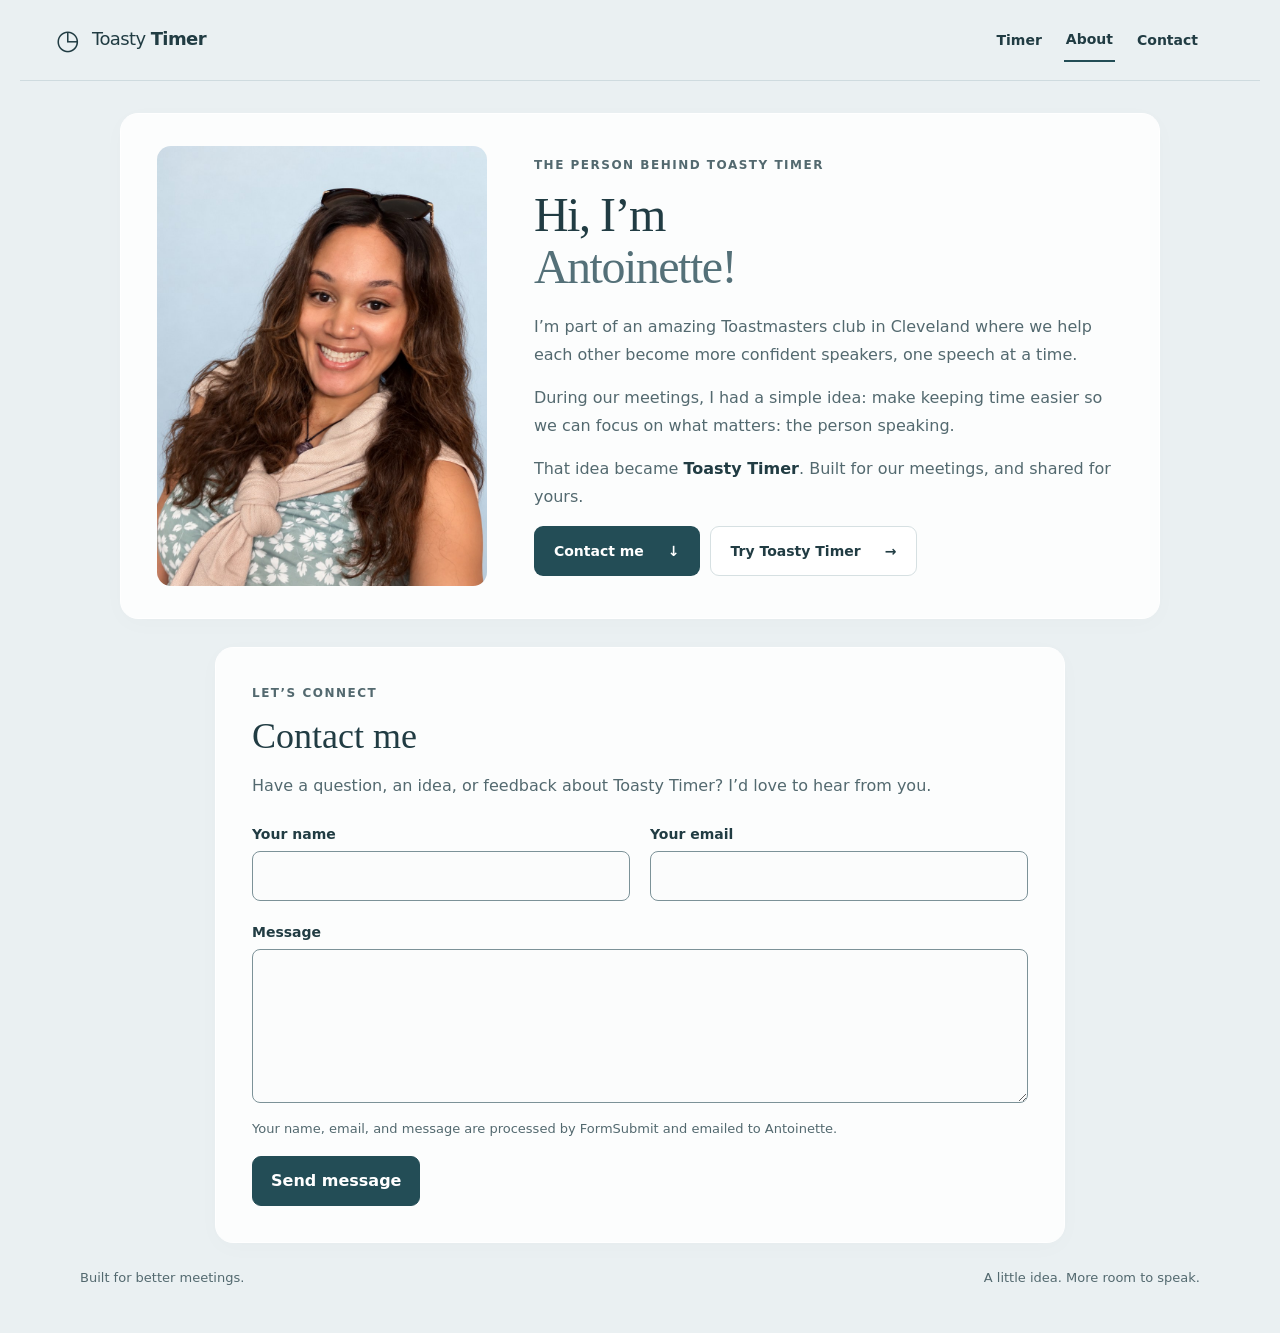
==== commit 5860a7bf: "Remove direct email link below contact form" ====
--- a/about.html
+++ b/about.html
@@ -8,6 +8,6 @@
   gtag('js', new Date());
   gtag('config', 'G-GCHP6G6C4T');
 </script>
-<meta charset="utf-8"><meta name="viewport" content="width=device-width,initial-scale=1"><title>About Antoinette · Toasty Timer</title><meta name="description" content="Meet Antoinette, the Toastmasters member behind Toasty Timer."><link rel="stylesheet" href="style.css?v=20261012-2"><style>.contact-card{margin:28px auto 0;padding:36px;max-width:850px}.contact-card h2{font:36px Georgia,serif;margin:12px 0}.contact-card>p{color:var(--muted)}.contact-fields{display:grid;grid-template-columns:1fr 1fr;gap:20px;margin:24px 0 20px}.contact-card textarea{display:block;width:100%;margin-top:6px;padding:12px;border:1px solid var(--line);border-radius:8px;font:inherit;color:var(--ink);resize:vertical;min-height:130px;background:#fbfcfc}.contact-note{font-size:11px;color:var(--muted);margin:16px 0}.contact-honey{display:none!important}@media(max-width:760px){.contact-card{padding:24px}.contact-fields{grid-template-columns:1fr;gap:16px}}</style></head>
+<meta charset="utf-8"><meta name="viewport" content="width=device-width,initial-scale=1"><title>About Antoinette · Toasty Timer</title><meta name="description" content="Meet Antoinette, the Toastmasters member behind Toasty Timer."><link rel="stylesheet" href="style.css?v=20261012-app1"><style>.contact-card{margin:28px auto 0;padding:36px;max-width:850px}.contact-card h2{font:36px Georgia,serif;margin:12px 0}.contact-card>p{color:var(--muted)}.contact-fields{display:grid;grid-template-columns:1fr 1fr;gap:20px;margin:24px 0 20px}.contact-card textarea{display:block;width:100%;margin-top:6px;padding:12px;border:1px solid var(--line);border-radius:8px;font:inherit;color:var(--ink);resize:vertical;min-height:130px;background:#fbfcfc}.contact-note{font-size:11px;color:var(--muted);margin:16px 0}.contact-honey{display:none!important}@media(max-width:760px){.contact-card{padding:24px}.contact-fields{grid-template-columns:1fr;gap:16px}}</style><meta name="theme-color" content="#eaf0f2"><link rel="apple-touch-icon" href="icons/icon-180.png"><link rel="icon" type="image/png" href="icons/icon-192.png"></head>
 <body><a class="skip" href="#about">Skip to About</a><header><a class="brand" href="index.html"><span class="brand-icon" aria-hidden="true">◷</span> Toasty <b>Timer</b></a><nav class="site-nav" aria-label="Main navigation"><a href="index.html">Timer</a><a href="about.html" aria-current="page">About</a><a href="#contact">Contact</a></nav></header>
-<main class="about-main" id="about" tabindex="-1"><section class="about-card card" aria-labelledby="about-title"><div class="about-photo"><img src="assets/antoinette.jpg" alt="Antoinette smiling" width="900" height="1200"></div><div class="about-copy"><div class="eyebrow">THE PERSON BEHIND TOASTY TIMER</div><h1 id="about-title">Hi, I’m<br><span>Antoinette!</span></h1><p>I’m part of an amazing Toastmasters club in Cleveland where we help each other become more confident speakers, one speech at a time.</p><p>During our meetings, I had a simple idea: make keeping time easier so we can focus on what matters: the person speaking.</p><p>That idea became <strong>Toasty Timer</strong>. Built for our meetings, and shared for yours.</p><div class="about-actions"><a class="about-cta" href="#contact">Contact me <span aria-hidden="true">↓</span></a><a class="about-cta secondary-cta" href="index.html#timer">Try Toasty Timer <span aria-hidden="true">→</span></a></div></div></section><section id="contact" class="contact-card card" aria-labelledby="contact-title"><div class="eyebrow">LET’S CONNECT</div><h2 id="contact-title">Contact me</h2><p>Have a question, an idea, or feedback about Toasty Timer? I’d love to hear from you.</p><form action="https://formsubmit.co/antoinettewilliams@thetruelavender.online" method="POST"><input type="hidden" name="_subject" value="Toasty Timer contact message"><input type="hidden" name="_template" value="table"><input type="hidden" name="_next" value="https://toastytimer.com/thanks.html"><input type="hidden" name="_url" value="https://toastytimer.com/about.html"><input type="text" name="_honey" class="contact-honey" tabindex="-1" autocomplete="off" aria-hidden="true"><div class="contact-fields"><label>Your name<input type="text" name="name" autocomplete="name" maxlength="100" required></label><label>Your email<input type="email" name="email" autocomplete="email" maxlength="254" required></label></div><label>Message<textarea name="message" rows="5" minlength="5" maxlength="5000" required></textarea></label><p class="contact-note">Your name, email, and message are processed by FormSubmit and emailed to Antoinette.</p><button class="primary" type="submit">Send message</button></form><p class="contact-note">Prefer email? <a href="mailto:antoinettewilliams@thetruelavender.online">Email Antoinette directly</a>.</p></section><footer>Built for better meetings. <span>A little idea. More room to speak.</span></footer></main></body></html>+<main class="about-main" id="about" tabindex="-1"><section class="about-card card" aria-labelledby="about-title"><div class="about-photo"><img src="assets/antoinette.jpg" alt="Antoinette smiling" width="900" height="1200"></div><div class="about-copy"><div class="eyebrow">THE PERSON BEHIND TOASTY TIMER</div><h1 id="about-title">Hi, I’m<br><span>Antoinette!</span></h1><p>I’m part of an amazing Toastmasters club in Cleveland where we help each other become more confident speakers, one speech at a time.</p><p>During our meetings, I had a simple idea: make keeping time easier so we can focus on what matters: the person speaking.</p><p>That idea became <strong>Toasty Timer</strong>. Built for our meetings, and shared for yours.</p><div class="about-actions"><a class="about-cta" href="#contact">Contact me <span aria-hidden="true">↓</span></a><a class="about-cta secondary-cta" href="index.html#timer">Try Toasty Timer <span aria-hidden="true">→</span></a></div></div></section><section id="contact" class="contact-card card" aria-labelledby="contact-title"><div class="eyebrow">LET’S CONNECT</div><h2 id="contact-title">Contact me</h2><p>Have a question, an idea, or feedback about Toasty Timer? I’d love to hear from you.</p><form action="https://formsubmit.co/antoinettewilliams@thetruelavender.online" method="POST"><input type="hidden" name="_subject" value="Toasty Timer contact message"><input type="hidden" name="_template" value="table"><input type="hidden" name="_next" value="https://toastytimer.com/thanks.html"><input type="hidden" name="_url" value="https://toastytimer.com/about.html"><input type="text" name="_honey" class="contact-honey" tabindex="-1" autocomplete="off" aria-hidden="true"><div class="contact-fields"><label>Your name<input type="text" name="name" autocomplete="name" maxlength="100" required></label><label>Your email<input type="email" name="email" autocomplete="email" maxlength="254" required></label></div><label>Message<textarea name="message" rows="5" minlength="5" maxlength="5000" required></textarea></label><p class="contact-note">Your name, email, and message are processed by FormSubmit and emailed to Antoinette.</p><button class="primary" type="submit">Send message</button></form></section><footer>Built for better meetings. <span>A little idea. More room to speak.</span></footer></main></body></html>
--- a/style.css
+++ b/style.css
@@ -94,7 +94,7 @@
  .intro h1{font-size:28px;max-width:330px}
  .intro p{font-size:13px}
  .meeting,.timer{padding:18px}
- .meeting .fields{grid-template-columns:1fr 1fr;gap:12px}
+ .meeting .fields{grid-template-columns:minmax(0,1fr);gap:16px}
  .meeting label{min-width:0}
  .meeting input{padding:10px 8px;font-size:13px}
  .workspace{grid-template-columns:1fr}
@@ -155,3 +155,69 @@
  .controls .primary{flex:1 1 140px}
 }
 @media(forced-colors:active){#stateBadge,.result-badge,input,select,textarea{border:1px solid CanvasText}#shape{color:CanvasText!important}#bar{background:Highlight}}
+
+#customTiming .custom-fields{grid-template-columns:repeat(3,minmax(0,1fr));margin-top:8px}
+#customTiming .settings-note{margin-top:4px}
+.timer-error{padding:12px 14px;background:#f3dfda;color:#7c3026;border:1px solid #a84539;border-radius:8px;font-size:14px}
+input[aria-invalid=true]{border:2px solid #a84539}
+#soundNotice{display:block}
+button:not(.text-button):not(.primary){border-color:#7c9298}
+@media(max-width:760px){#customTiming .custom-fields{grid-template-columns:1fr}}
+
+/* Comfortable form widths from phones through desktop */
+.fields,.setup{grid-template-columns:minmax(0,1fr) minmax(0,2fr)}
+.fields>label,.setup>label,.workspace>*{min-width:0}
+input,select{max-width:100%;min-width:0}
+.meeting input{padding:12px 13px;min-height:48px}
+.table-wrap{width:100%;max-width:100%}
+@media(max-width:960px){
+ .workspace{grid-template-columns:minmax(0,1fr)}
+ .guide{display:none}
+}
+@media(max-width:760px){
+ .meeting .fields,.setup,#customTiming .custom-fields{grid-template-columns:minmax(0,1fr);gap:16px}
+ .meeting input{font-size:16px;padding:12px 13px;width:100%}
+ .meeting>.section-label{display:block}
+ .meeting>.text-button{float:none;margin:8px 0 2px;padding-left:0}
+ .meeting .fields{margin-top:14px}
+ .timer-top{gap:8px}
+ .controls{display:grid;grid-template-columns:repeat(2,minmax(0,1fr));gap:10px}
+ .controls button{width:100%;min-height:48px;padding:11px 8px}
+ #clock{font-size:clamp(72px,22vw,96px)}
+ .site-nav{margin-right:0;gap:16px}
+}
+@media(max-width:340px){
+ header{padding-left:16px;padding-right:16px}
+ .brand{font-size:17px}
+ .site-nav{gap:12px}
+ .thresholds span{font-size:10px}
+}
+
+/* Align native date controls with text inputs, including iOS Safari. */
+input[type="date"]{
+ -webkit-appearance:none;appearance:none;
+ box-sizing:border-box;display:block;
+ width:100%;max-width:100%;min-width:0;min-inline-size:0;
+ height:48px;min-height:48px;
+ padding:11px 13px;font-family:inherit;font-size:16px;line-height:24px;
+ text-align:left;background:#fbfcfc;color:var(--ink);
+ border:1px solid #7c9298;border-radius:8px;
+}
+input[type="date"]::-webkit-date-and-time-value{text-align:left;min-height:24px}
+input[type="date"]::-webkit-datetime-edit{padding:0}
+input[type="date"]::-webkit-calendar-picker-indicator{margin:0;padding:0;width:20px;height:20px}
+.meeting #date,.meeting #timerName{box-sizing:border-box;width:100%;height:48px;min-height:48px;padding:11px 13px;font-size:16px;line-height:24px;margin-top:6px}
+.meeting .fields>label{display:flex;flex-direction:column;align-items:stretch}
+
+.app-tools{margin-top:22px;padding:22px 28px}
+.app-tools summary{font-size:16px;min-height:44px;display:flex;align-items:center;cursor:pointer}
+.app-tool-actions{display:flex;flex-wrap:wrap;gap:10px;margin:16px 0}
+#timer{scroll-margin-top:16px}
+@media(max-width:760px){
+ .app-tools{padding:20px}
+ body.focus-view #clock{font-size:clamp(88px,24vw,160px)}
+ body.focus-view .clock-area{min-height:0}
+ body.focus-view .timer-top{gap:8px}
+ body.focus-view .controls{flex-shrink:0}
+ .app-tool-actions button{flex:1 1 150px}
+}
